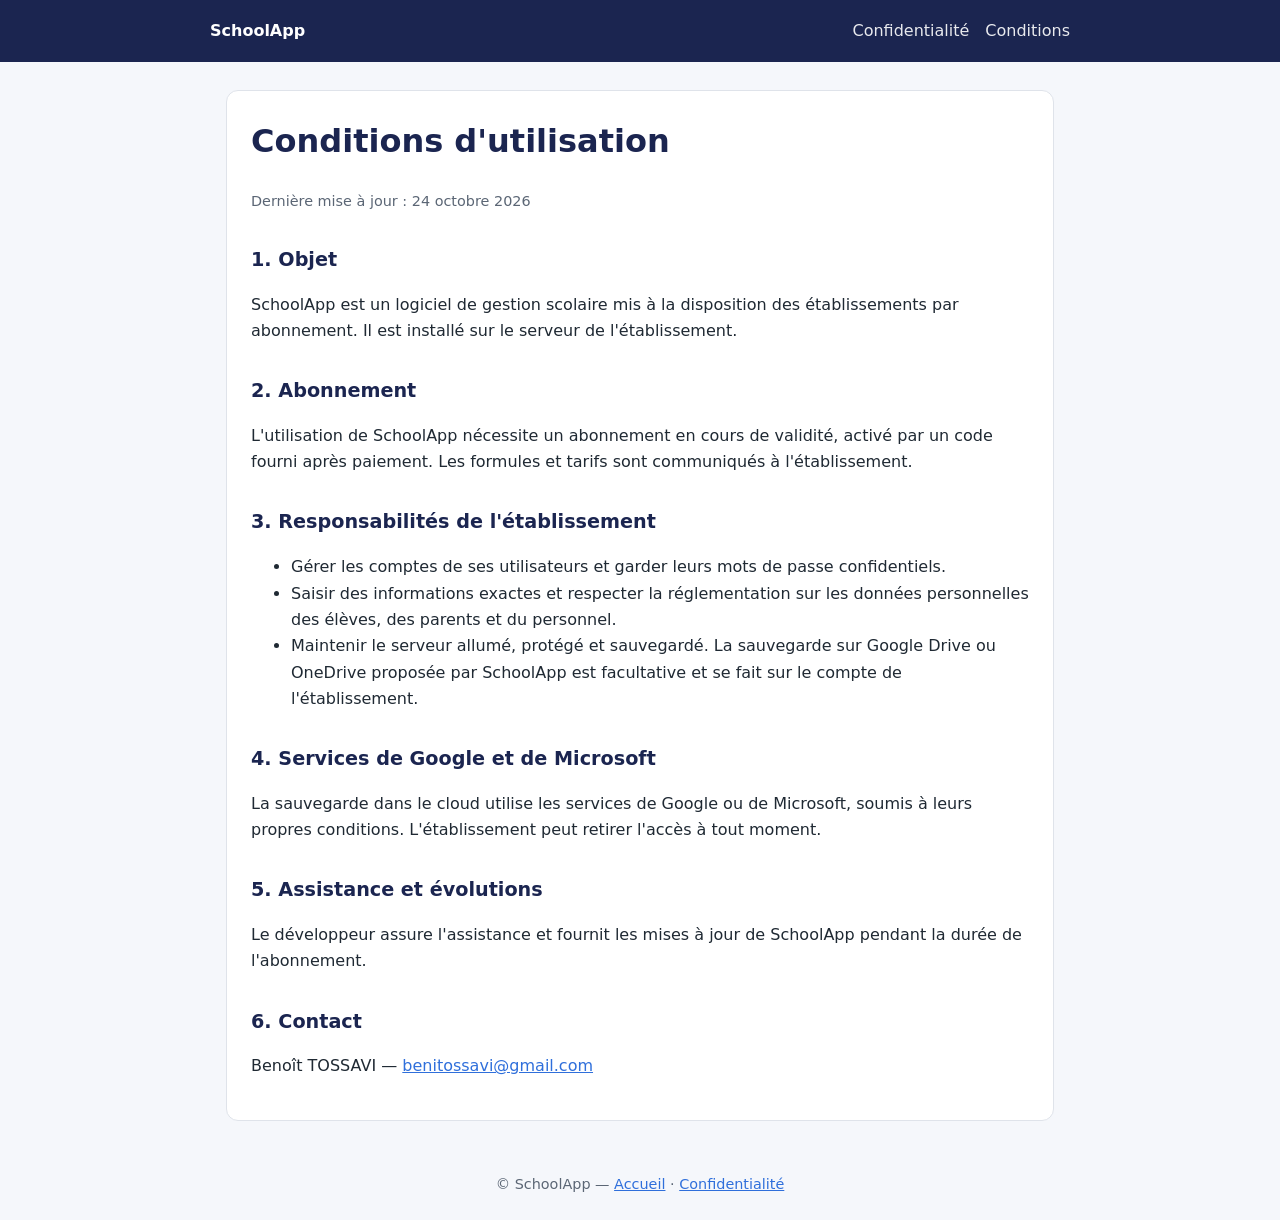
==== conditions.html @ 5e775cfc "Add files via upload" ====
<!doctype html>
<html lang="fr">
<head>
<meta charset="utf-8">
<meta name="viewport" content="width=device-width, initial-scale=1">
<title>SchoolApp — Conditions d'utilisation</title>
<link rel="stylesheet" href="style.css">
</head>
<body>
<header><div class="bloc">
  <a href="index.html">SchoolApp</a>
  <nav><a href="confidentialite.html">Confidentialité</a><a href="conditions.html">Conditions</a></nav>
</div></header>
<main><div class="carte">
  <h1>Conditions d'utilisation</h1>
  <p class="maj">Dernière mise à jour : 24 octobre 2026</p>

  <h2>1. Objet</h2>
  <p>SchoolApp est un logiciel de gestion scolaire mis à la disposition des établissements par
     abonnement. Il est installé sur le serveur de l'établissement.</p>

  <h2>2. Abonnement</h2>
  <p>L'utilisation de SchoolApp nécessite un abonnement en cours de validité, activé par un code
     fourni après paiement. Les formules et tarifs sont communiqués à l'établissement.</p>

  <h2>3. Responsabilités de l'établissement</h2>
  <ul>
    <li>Gérer les comptes de ses utilisateurs et garder leurs mots de passe confidentiels.</li>
    <li>Saisir des informations exactes et respecter la réglementation sur les données personnelles
        des élèves, des parents et du personnel.</li>
    <li>Maintenir le serveur allumé, protégé et sauvegardé. La sauvegarde sur Google Drive ou OneDrive
        proposée par SchoolApp est facultative et se fait sur le compte de l'établissement.</li>
  </ul>

  <h2>4. Services de Google et de Microsoft</h2>
  <p>La sauvegarde dans le cloud utilise les services de Google ou de Microsoft, soumis à leurs propres
     conditions. L'établissement peut retirer l'accès à tout moment.</p>

  <h2>5. Assistance et évolutions</h2>
  <p>Le développeur assure l'assistance et fournit les mises à jour de SchoolApp pendant la durée de
     l'abonnement.</p>

  <h2>6. Contact</h2>
  <p>Benoît TOSSAVI — <a href="mailto:benitossavi@gmail.com">benitossavi@gmail.com</a></p>
</div></main>
<footer>© SchoolApp — <a href="index.html">Accueil</a> · <a href="confidentialite.html">Confidentialité</a></footer>
</body>
</html>
---- style.css ----
:root{--bleu:#1b2550;--accent:#2f6fdb;--fond:#f5f7fb;--texte:#1f2933;--doux:#5b6675}
*{box-sizing:border-box}
body{margin:0;font:16px/1.65 "Segoe UI",system-ui,Arial,sans-serif;color:var(--texte);background:var(--fond)}
header{background:var(--bleu);color:#fff;padding:18px 16px}
header .bloc{max-width:860px;margin:auto;display:flex;align-items:center;justify-content:space-between;gap:12px;flex-wrap:wrap}
header a{color:#fff;text-decoration:none;font-weight:600}
header nav a{margin-left:16px;font-weight:400;opacity:.9}
main{max-width:860px;margin:28px auto;padding:0 16px}
.carte{background:#fff;border:1px solid #dfe3ea;border-radius:12px;padding:24px;margin-bottom:20px}
h1{color:var(--bleu);margin-top:0}
h2{color:var(--bleu);font-size:1.2rem;margin-top:1.6em}
.grille{display:grid;grid-template-columns:repeat(auto-fit,minmax(220px,1fr));gap:14px}
.grille div{background:var(--fond);border-radius:10px;padding:14px}
.grille b{color:var(--bleu)}
.maj{color:var(--doux);font-size:.9rem}
footer{text-align:center;color:var(--doux);font-size:.9rem;padding:24px 16px}
a{color:var(--accent)}
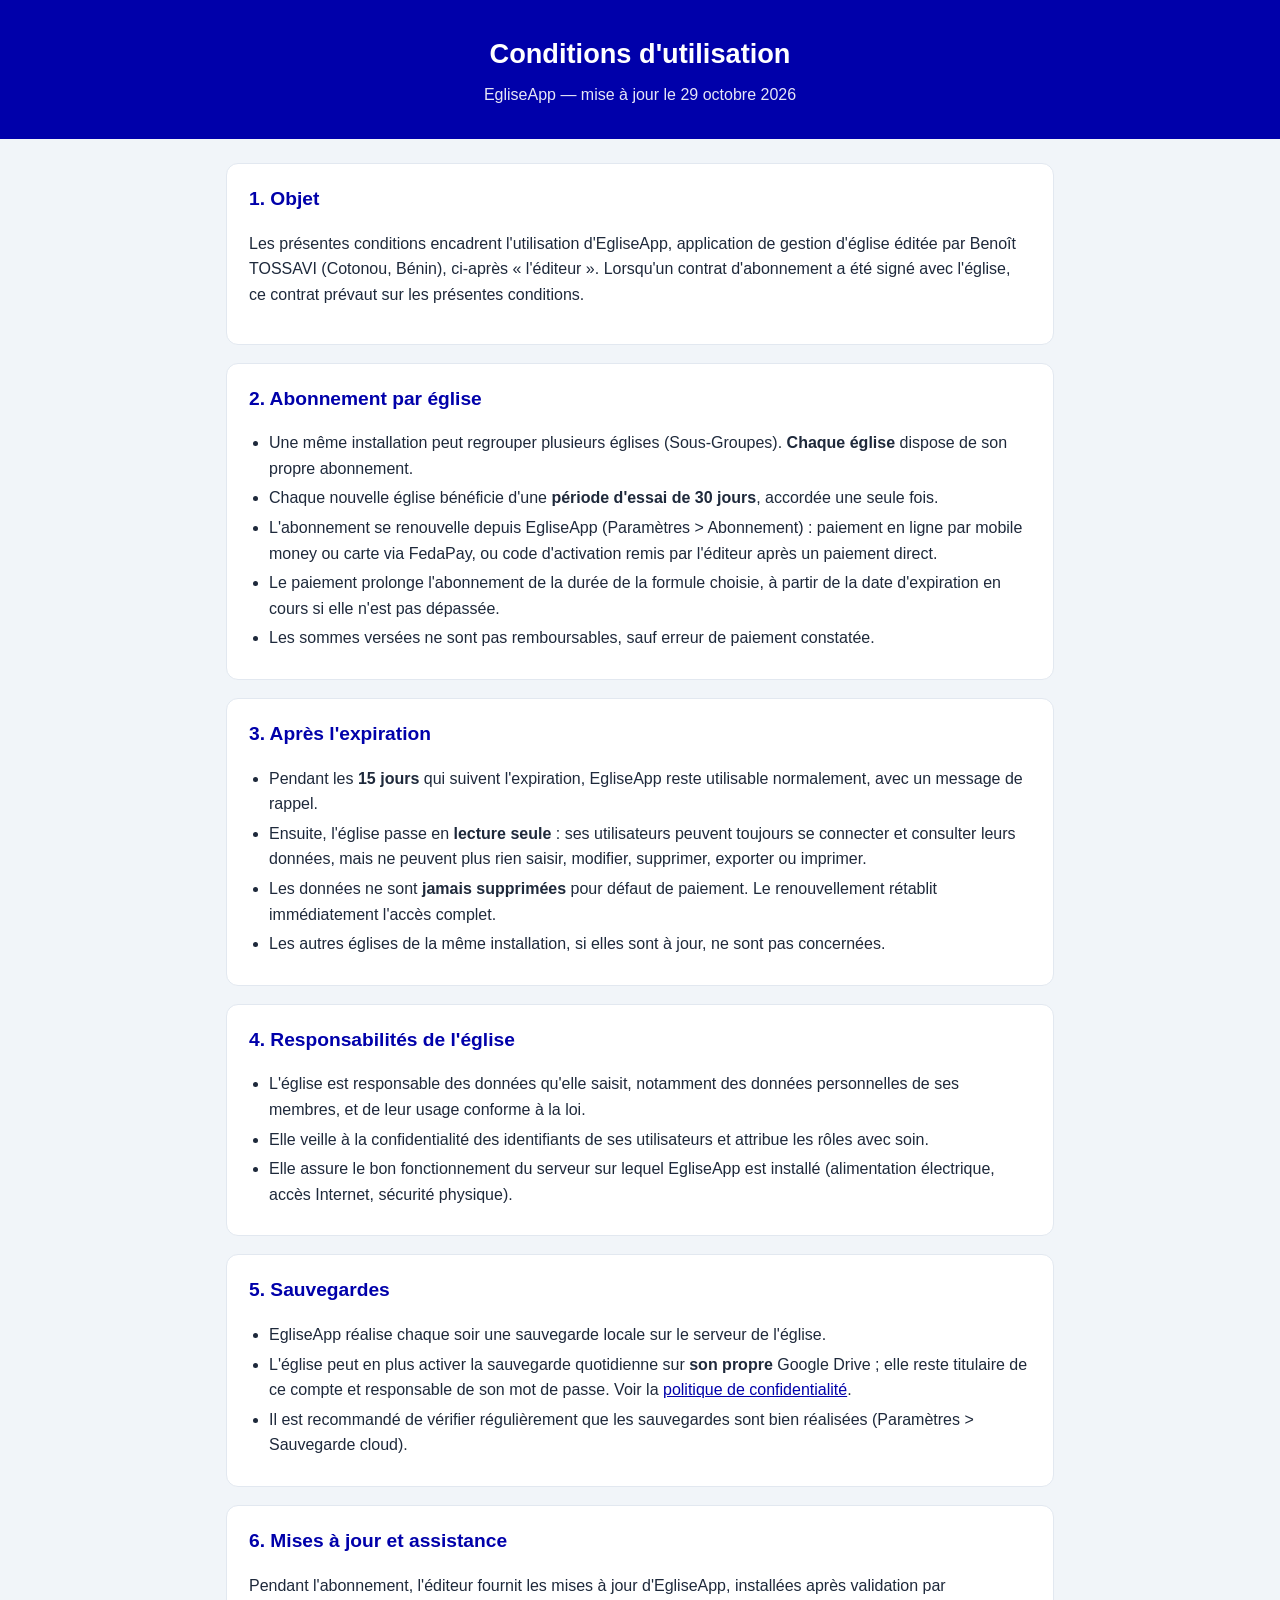
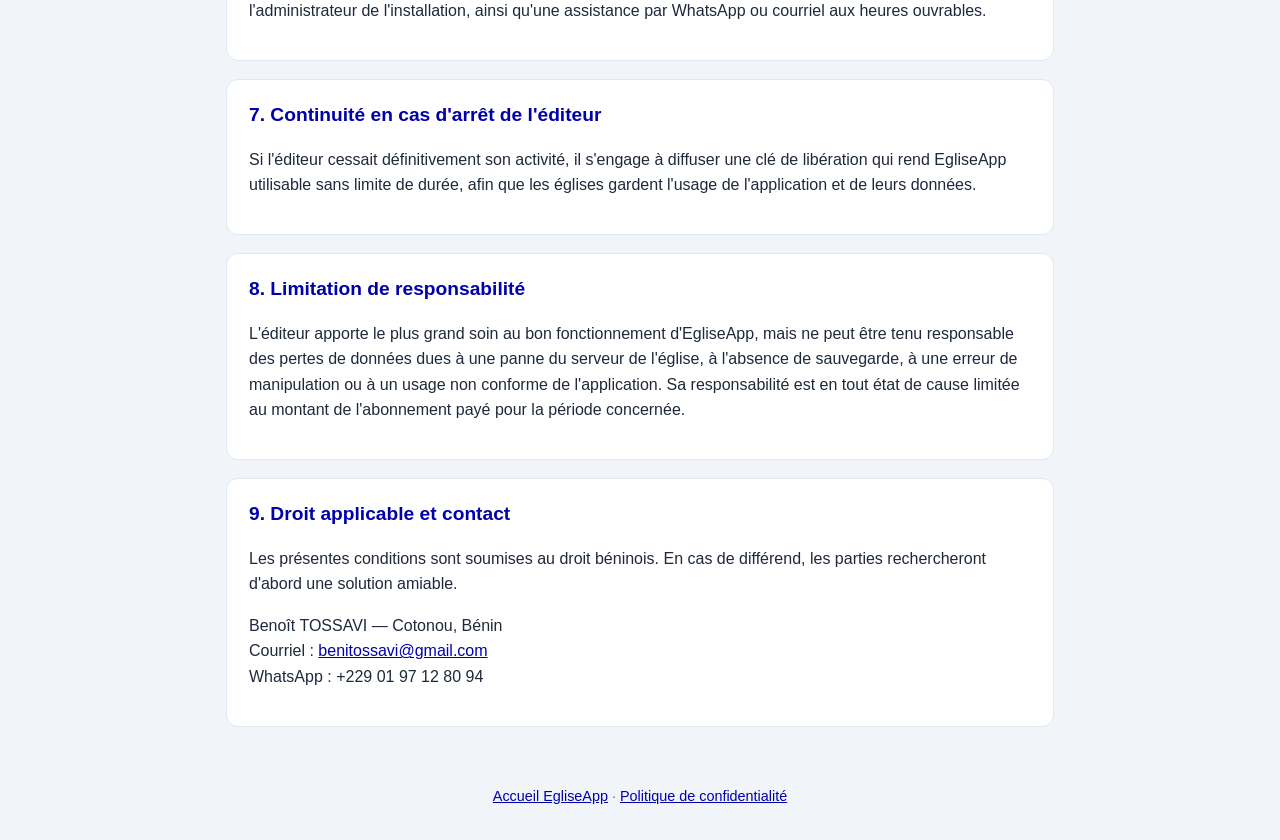
==== commit 7f0b4b2b: "Add files via upload" ====
--- a/conditions.html
+++ b/conditions.html
@@ -1,48 +1,182 @@
-<!doctype html>
+<!DOCTYPE html>
 <html lang="fr">
 <head>
-<meta charset="utf-8">
-<meta name="viewport" content="width=device-width, initial-scale=1">
-<title>SchoolApp — Conditions d'utilisation</title>
-<link rel="stylesheet" href="style.css">
+    <meta charset="utf-8" />
+    <meta name="viewport" content="width=device-width, initial-scale=1.0" />
+    <title>Conditions d'utilisation — EgliseApp</title>
+    <meta name="description" content="Conditions d'utilisation d'EgliseApp : abonnement par église, essai, lecture seule, sauvegardes." />
+    <style>
+        :root {
+            --fond: #f1f5f9;
+            --carte: #ffffff;
+            --texte: #1e293b;
+            --doux: #64748b;
+            --principal: #0000aa;
+            --bordure: #e2e8f0;
+        }
+        @media (prefers-color-scheme: dark) {
+            :root {
+                --fond: #0f172a;
+                --carte: #1e293b;
+                --texte: #e2e8f0;
+                --doux: #94a3b8;
+                --principal: #818cf8;
+                --bordure: #334155;
+            }
+        }
+        * { box-sizing: border-box; }
+        body {
+            margin: 0;
+            background: var(--fond);
+            color: var(--texte);
+            font-family: "Segoe UI", Roboto, Arial, sans-serif;
+            line-height: 1.6;
+        }
+        header {
+            background: var(--principal);
+            color: #fff;
+            padding: 32px 16px;
+            text-align: center;
+        }
+        header h1 { margin: 0 0 6px; font-size: 1.7rem; }
+        header p { margin: 0; opacity: 0.9; }
+        main { max-width: 860px; margin: 0 auto; padding: 24px 16px 40px; }
+        .carte {
+            background: var(--carte);
+            border: 1px solid var(--bordure);
+            border-radius: 12px;
+            padding: 20px 22px;
+            margin-bottom: 18px;
+        }
+        h2 { margin-top: 0; color: var(--principal); font-size: 1.2rem; }
+        ul { padding-left: 20px; margin: 8px 0; }
+        li { margin: 4px 0; }
+        a { color: var(--principal); }
+        footer {
+            text-align: center;
+            color: var(--doux);
+            font-size: 0.9rem;
+            padding: 0 16px 32px;
+        }
+    </style>
 </head>
 <body>
-<header><div class="bloc">
-  <a href="index.html">SchoolApp</a>
-  <nav><a href="confidentialite.html">Confidentialité</a><a href="conditions.html">Conditions</a></nav>
-</div></header>
-<main><div class="carte">
-  <h1>Conditions d'utilisation</h1>
-  <p class="maj">Dernière mise à jour : 24 octobre 2026</p>
+    <header>
+        <h1>Conditions d'utilisation</h1>
+        <p>EgliseApp — mise à jour le 29 octobre 2026</p>
+    </header>
 
-  <h2>1. Objet</h2>
-  <p>SchoolApp est un logiciel de gestion scolaire mis à la disposition des établissements par
-     abonnement. Il est installé sur le serveur de l'établissement.</p>
+    <main>
+        <section class="carte">
+            <h2>1. Objet</h2>
+            <p>
+                Les présentes conditions encadrent l'utilisation d'EgliseApp, application de gestion
+                d'église éditée par Benoît TOSSAVI (Cotonou, Bénin), ci-après « l'éditeur ».
+                Lorsqu'un contrat d'abonnement a été signé avec l'église, ce contrat prévaut
+                sur les présentes conditions.
+            </p>
+        </section>
 
-  <h2>2. Abonnement</h2>
-  <p>L'utilisation de SchoolApp nécessite un abonnement en cours de validité, activé par un code
-     fourni après paiement. Les formules et tarifs sont communiqués à l'établissement.</p>
+        <section class="carte">
+            <h2>2. Abonnement par église</h2>
+            <ul>
+                <li>Une même installation peut regrouper plusieurs églises (Sous-Groupes).
+                    <strong>Chaque église</strong> dispose de son propre abonnement.</li>
+                <li>Chaque nouvelle église bénéficie d'une <strong>période d'essai de 30 jours</strong>,
+                    accordée une seule fois.</li>
+                <li>L'abonnement se renouvelle depuis EgliseApp (Paramètres &gt; Abonnement) :
+                    paiement en ligne par mobile money ou carte via FedaPay, ou code d'activation
+                    remis par l'éditeur après un paiement direct.</li>
+                <li>Le paiement prolonge l'abonnement de la durée de la formule choisie, à partir
+                    de la date d'expiration en cours si elle n'est pas dépassée.</li>
+                <li>Les sommes versées ne sont pas remboursables, sauf erreur de paiement constatée.</li>
+            </ul>
+        </section>
 
-  <h2>3. Responsabilités de l'établissement</h2>
-  <ul>
-    <li>Gérer les comptes de ses utilisateurs et garder leurs mots de passe confidentiels.</li>
-    <li>Saisir des informations exactes et respecter la réglementation sur les données personnelles
-        des élèves, des parents et du personnel.</li>
-    <li>Maintenir le serveur allumé, protégé et sauvegardé. La sauvegarde sur Google Drive ou OneDrive
-        proposée par SchoolApp est facultative et se fait sur le compte de l'établissement.</li>
-  </ul>
+        <section class="carte">
+            <h2>3. Après l'expiration</h2>
+            <ul>
+                <li>Pendant les <strong>15 jours</strong> qui suivent l'expiration, EgliseApp reste
+                    utilisable normalement, avec un message de rappel.</li>
+                <li>Ensuite, l'église passe en <strong>lecture seule</strong> : ses utilisateurs peuvent
+                    toujours se connecter et consulter leurs données, mais ne peuvent plus rien saisir,
+                    modifier, supprimer, exporter ou imprimer.</li>
+                <li>Les données ne sont <strong>jamais supprimées</strong> pour défaut de paiement.
+                    Le renouvellement rétablit immédiatement l'accès complet.</li>
+                <li>Les autres églises de la même installation, si elles sont à jour, ne sont pas concernées.</li>
+            </ul>
+        </section>
 
-  <h2>4. Services de Google et de Microsoft</h2>
-  <p>La sauvegarde dans le cloud utilise les services de Google ou de Microsoft, soumis à leurs propres
-     conditions. L'établissement peut retirer l'accès à tout moment.</p>
+        <section class="carte">
+            <h2>4. Responsabilités de l'église</h2>
+            <ul>
+                <li>L'église est responsable des données qu'elle saisit, notamment des données
+                    personnelles de ses membres, et de leur usage conforme à la loi.</li>
+                <li>Elle veille à la confidentialité des identifiants de ses utilisateurs et attribue
+                    les rôles avec soin.</li>
+                <li>Elle assure le bon fonctionnement du serveur sur lequel EgliseApp est installé
+                    (alimentation électrique, accès Internet, sécurité physique).</li>
+            </ul>
+        </section>
 
-  <h2>5. Assistance et évolutions</h2>
-  <p>Le développeur assure l'assistance et fournit les mises à jour de SchoolApp pendant la durée de
-     l'abonnement.</p>
+        <section class="carte">
+            <h2>5. Sauvegardes</h2>
+            <ul>
+                <li>EgliseApp réalise chaque soir une sauvegarde locale sur le serveur de l'église.</li>
+                <li>L'église peut en plus activer la sauvegarde quotidienne sur <strong>son propre</strong>
+                    Google Drive ; elle reste titulaire de ce compte et responsable de son mot de passe.
+                    Voir la <a href="confidentialite.html">politique de confidentialité</a>.</li>
+                <li>Il est recommandé de vérifier régulièrement que les sauvegardes sont bien
+                    réalisées (Paramètres &gt; Sauvegarde cloud).</li>
+            </ul>
+        </section>
 
-  <h2>6. Contact</h2>
-  <p>Benoît TOSSAVI — <a href="mailto:benitossavi@gmail.com">benitossavi@gmail.com</a></p>
-</div></main>
-<footer>© SchoolApp — <a href="index.html">Accueil</a> · <a href="confidentialite.html">Confidentialité</a></footer>
+        <section class="carte">
+            <h2>6. Mises à jour et assistance</h2>
+            <p>
+                Pendant l'abonnement, l'éditeur fournit les mises à jour d'EgliseApp, installées
+                après validation par l'administrateur de l'installation, ainsi qu'une assistance par
+                WhatsApp ou courriel aux heures ouvrables.
+            </p>
+        </section>
+
+        <section class="carte">
+            <h2>7. Continuité en cas d'arrêt de l'éditeur</h2>
+            <p>
+                Si l'éditeur cessait définitivement son activité, il s'engage à diffuser une clé de
+                libération qui rend EgliseApp utilisable sans limite de durée, afin que les églises
+                gardent l'usage de l'application et de leurs données.
+            </p>
+        </section>
+
+        <section class="carte">
+            <h2>8. Limitation de responsabilité</h2>
+            <p>
+                L'éditeur apporte le plus grand soin au bon fonctionnement d'EgliseApp, mais ne
+                peut être tenu responsable des pertes de données dues à une panne du serveur de
+                l'église, à l'absence de sauvegarde, à une erreur de manipulation ou à un usage
+                non conforme de l'application. Sa responsabilité est en tout état de cause limitée
+                au montant de l'abonnement payé pour la période concernée.
+            </p>
+        </section>
+
+        <section class="carte">
+            <h2>9. Droit applicable et contact</h2>
+            <p>
+                Les présentes conditions sont soumises au droit béninois. En cas de différend, les
+                parties rechercheront d'abord une solution amiable.
+            </p>
+            <p>
+                Benoît TOSSAVI — Cotonou, Bénin<br />
+                Courriel : <a href="mailto:benitossavi@gmail.com">benitossavi@gmail.com</a><br />
+                WhatsApp : +229 01 97 12 80 94
+            </p>
+        </section>
+    </main>
+
+    <footer>
+        <a href="index.html">Accueil EgliseApp</a> ·
+        <a href="confidentialite.html">Politique de confidentialité</a>
+    </footer>
 </body>
 </html>
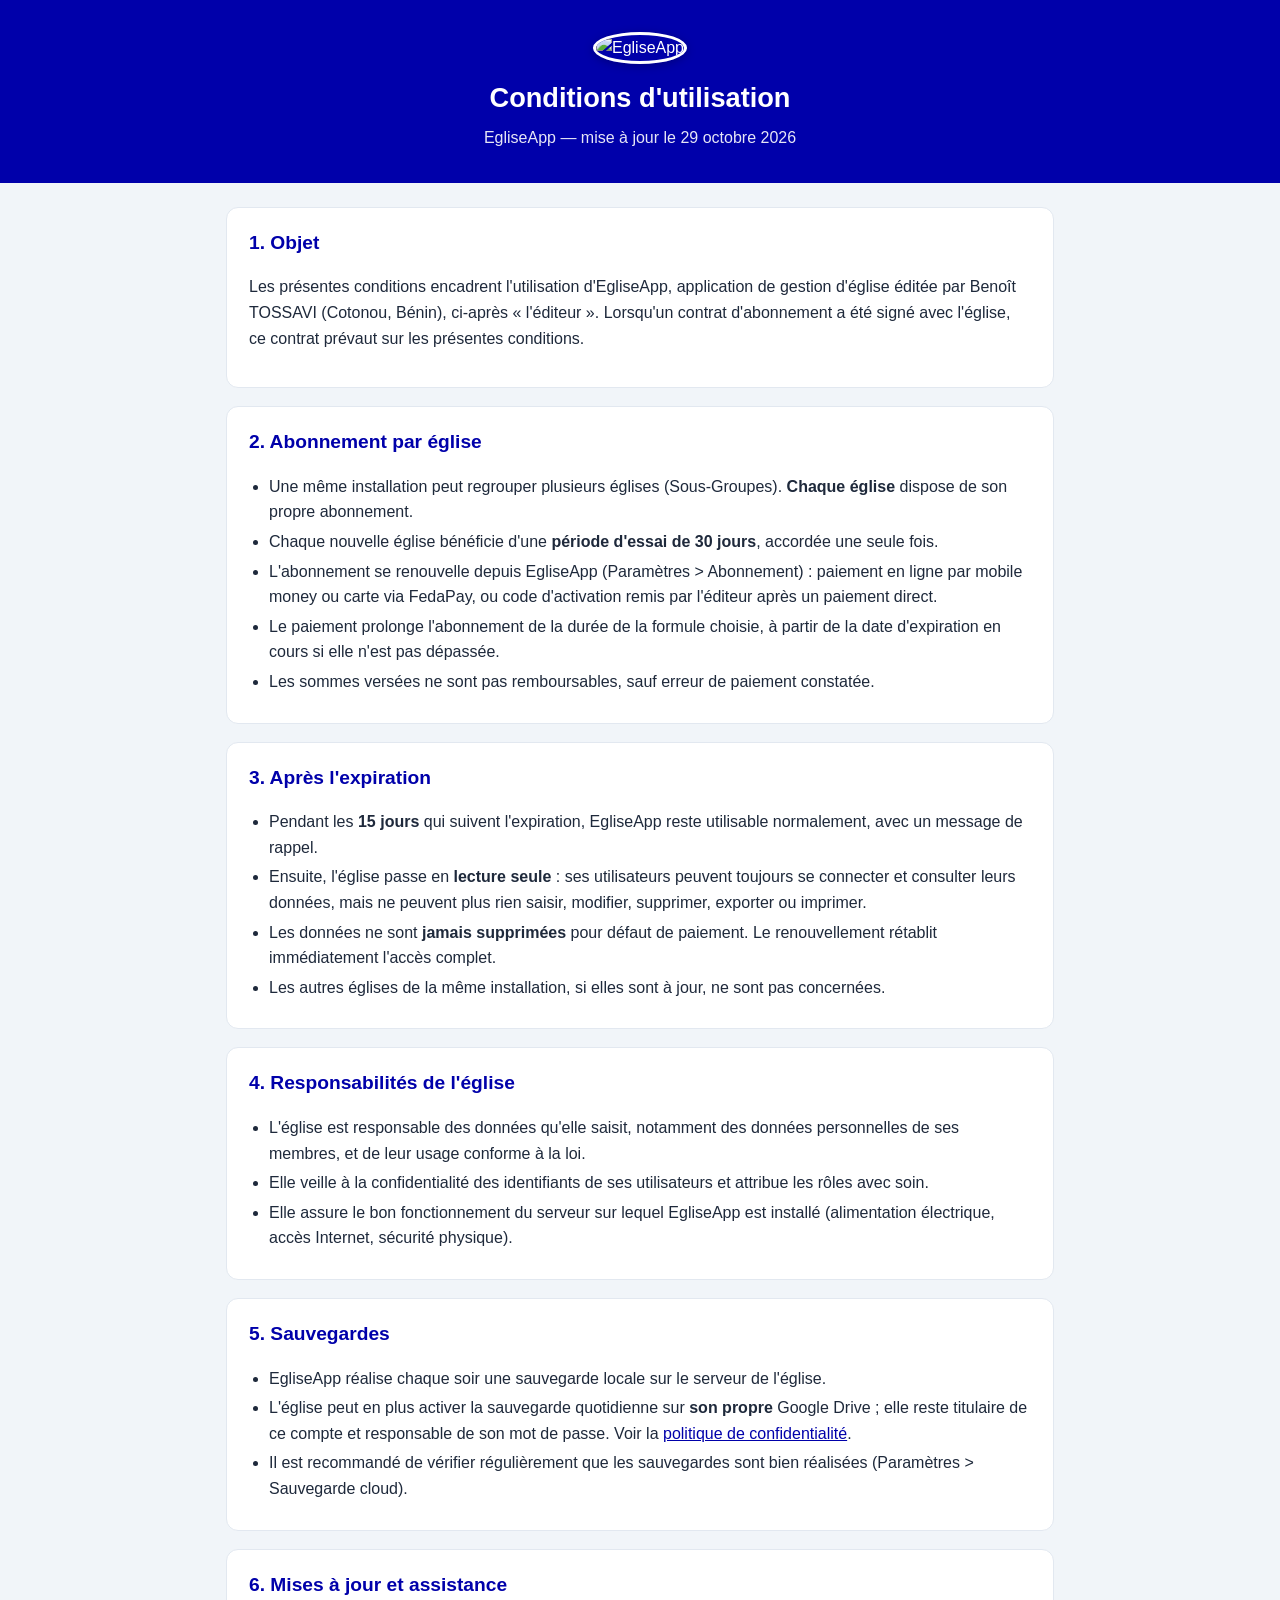
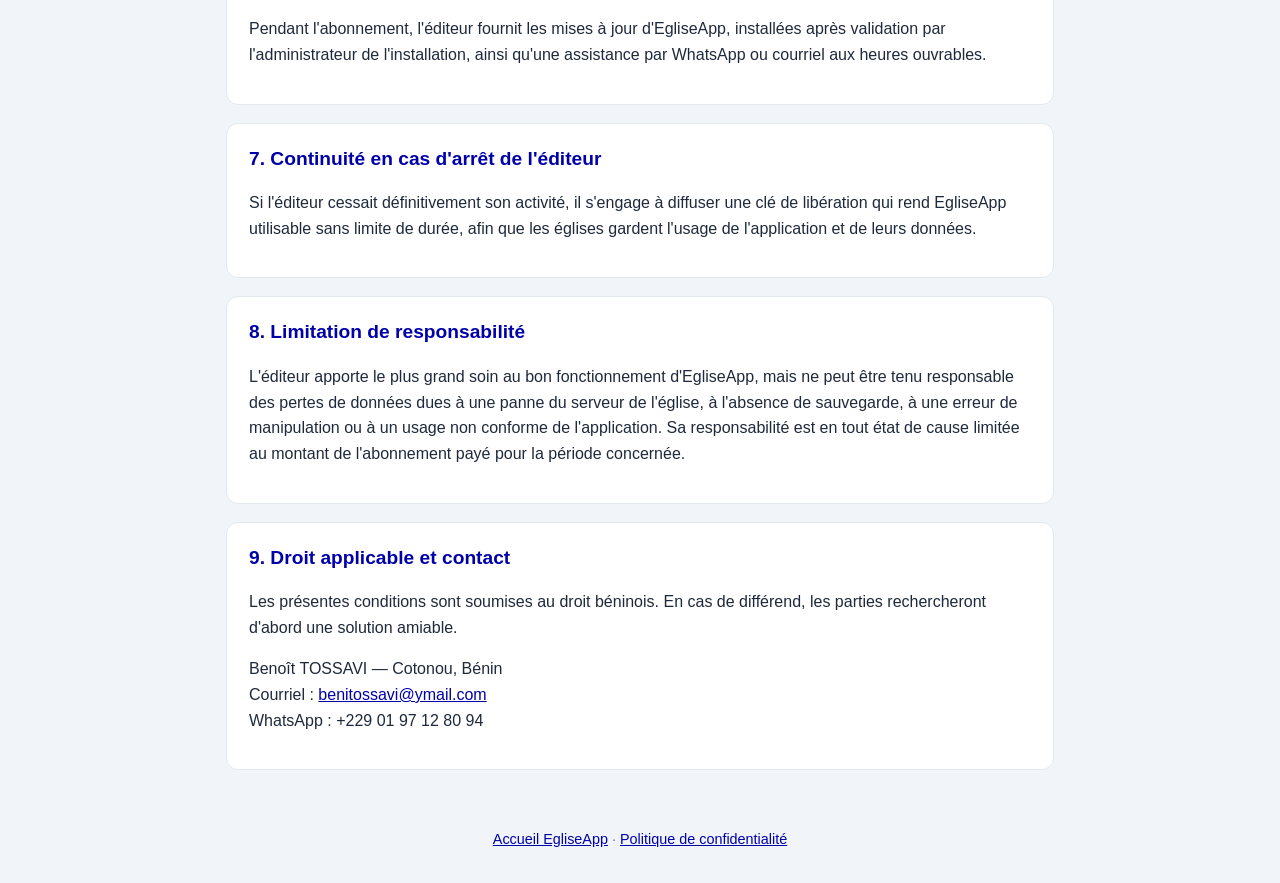
==== commit d6e47866: "Add files via upload" ====
--- a/conditions.html
+++ b/conditions.html
@@ -3,6 +3,11 @@
 <head>
     <meta charset="utf-8" />
     <meta name="viewport" content="width=device-width, initial-scale=1.0" />
+<link rel="icon" href="images/favicon.ico" sizes="any">
+<link rel="icon" type="image/png" sizes="32x32" href="images/favicon-32.png">
+<link rel="apple-touch-icon" href="images/apple-touch-icon.png">
+<meta property="og:image" content="https://benitossavi.github.io/egliseapp/images/icone-512.png">
+<meta name="application-name" content="EgliseApp">
     <title>Conditions d'utilisation — EgliseApp</title>
     <meta name="description" content="Conditions d'utilisation d'EgliseApp : abonnement par église, essai, lecture seule, sauvegardes." />
     <style>
@@ -40,6 +45,7 @@
         }
         header h1 { margin: 0 0 6px; font-size: 1.7rem; }
         header p { margin: 0; opacity: 0.9; }
+        header .logo { width: 84px; height: 84px; border-radius: 50%; object-fit: cover; border: 3px solid #fff; box-shadow: 0 2px 10px rgba(0,0,0,.25); margin-bottom: 12px; }
         main { max-width: 860px; margin: 0 auto; padding: 24px 16px 40px; }
         .carte {
             background: var(--carte);
@@ -62,6 +68,7 @@
 </head>
 <body>
     <header>
+        <img class="logo" src="images/icone-192.png" alt="EgliseApp" width="84" height="84">
         <h1>Conditions d'utilisation</h1>
         <p>EgliseApp — mise à jour le 29 octobre 2026</p>
     </header>
@@ -168,7 +175,7 @@
             </p>
             <p>
                 Benoît TOSSAVI — Cotonou, Bénin<br />
-                Courriel : <a href="mailto:benitossavi@gmail.com">benitossavi@gmail.com</a><br />
+                Courriel : <a href="mailto:benitossavi@ymail.com">benitossavi@ymail.com</a><br />
                 WhatsApp : +229 01 97 12 80 94
             </p>
         </section>
